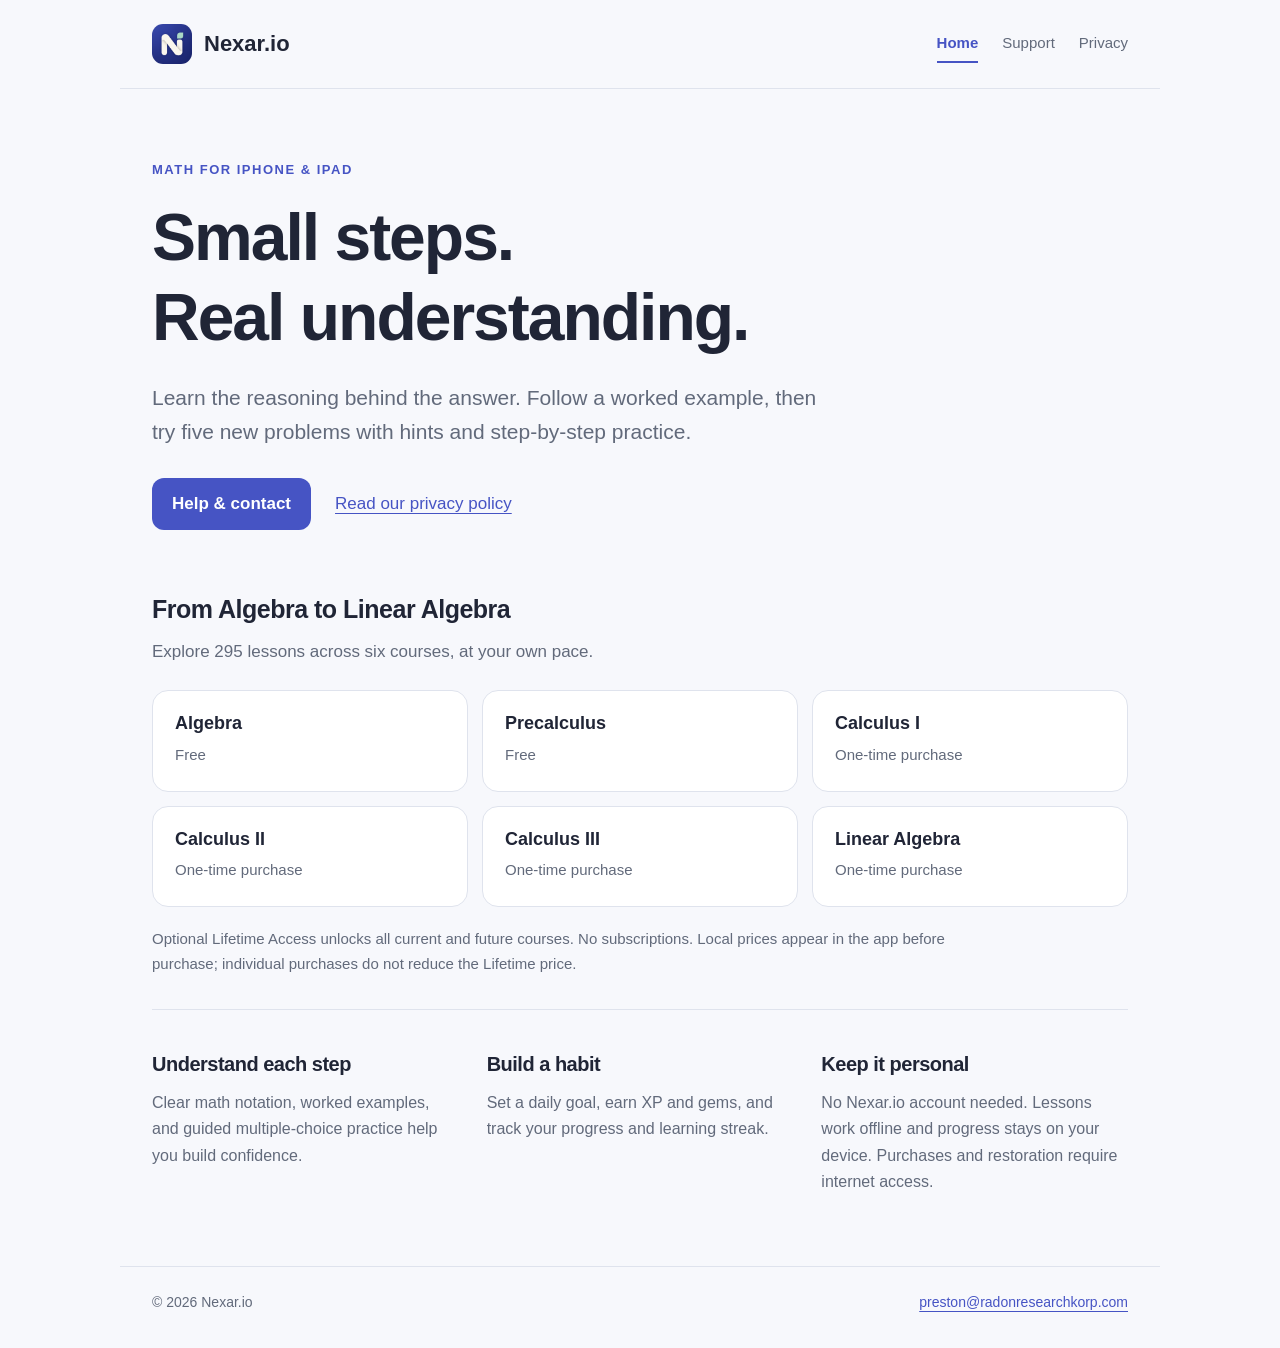
==== index.html @ e9897096 "Add files via upload" ====
<!doctype html>
<html lang="en">
<head>
  <meta charset="utf-8">
  <meta name="viewport" content="width=device-width, initial-scale=1">
  <meta name="description" content="Worked examples, guided math practice, and daily goals for iPhone and iPad.">
  <meta name="theme-color" content="#5360cf">
  <title>Nexar.io — Learn math, step by step</title>
  <link rel="icon" type="image/png" href="assets/icon.png">
  <link rel="apple-touch-icon" href="assets/icon.png">
  <link rel="stylesheet" href="assets/style.css">
</head>
<body>
  <a class="skip" href="#main">Skip to content</a>
  <header class="site-header">
    <a class="brand" href="index.html"><img src="assets/icon.png" width="40" height="40" alt=""><span>Nexar.io</span></a>
    <nav aria-label="Main navigation"><a href="index.html" aria-current="page">Home</a><a href="support.html">Support</a><a href="privacy.html">Privacy</a></nav>
  </header>
  <main id="main">
    <section class="hero">
      <p class="eyebrow">Math for iPhone &amp; iPad</p>
      <h1>Small steps.<br>Real understanding.</h1>
      <p class="lead">Learn the reasoning behind the answer. Follow a worked example, then try five new problems with hints and step-by-step practice.</p>
      <div class="actions"><a class="button" href="support.html">Help &amp; contact</a><a href="privacy.html">Read our privacy policy</a></div>
    </section>
    <section aria-labelledby="courses-title">
      <h2 id="courses-title">From Algebra to Linear Algebra</h2>
      <p>Explore 295 lessons across six courses, at your own pace.</p>
      <div class="courses">
        <div><h3>Algebra</h3><span>Free</span></div>
        <div><h3>Precalculus</h3><span>Free</span></div>
        <div><h3>Calculus I</h3><span>One-time purchase</span></div>
        <div><h3>Calculus II</h3><span>One-time purchase</span></div>
        <div><h3>Calculus III</h3><span>One-time purchase</span></div>
        <div><h3>Linear Algebra</h3><span>One-time purchase</span></div>
      </div>
      <p class="note">Optional Lifetime Access unlocks all current and future courses. No subscriptions. Local prices appear in the app before purchase; individual purchases do not reduce the Lifetime price.</p>
    </section>
    <section class="features" aria-label="How Nexar.io works">
      <div><h2>Understand each step</h2><p>Clear math notation, worked examples, and guided multiple-choice practice help you build confidence.</p></div>
      <div><h2>Build a habit</h2><p>Set a daily goal, earn XP and gems, and track your progress and learning streak.</p></div>
      <div><h2>Keep it personal</h2><p>No Nexar.io account needed. Lessons work offline and progress stays on your device. Purchases and restoration require internet access.</p></div>
    </section>
</main>
  <footer><span>© 2026 Nexar.io</span><a href="mailto:preston@radonresearchkorp.com">preston@radonresearchkorp.com</a></footer>
</body>
</html>
---- assets/style.css ----
:root{color-scheme:light;--ink:#202536;--muted:#626a7b;--accent:#4654c4;--line:#dfe3ed;--bg:#f7f8fc}
*{box-sizing:border-box}body{margin:0;background:var(--bg);color:var(--ink);font:17px/1.65 -apple-system,BlinkMacSystemFont,"Segoe UI",sans-serif}a{color:var(--accent);text-underline-offset:4px;overflow-wrap:anywhere}a:hover{text-decoration-thickness:2px}a:focus-visible{outline:3px solid var(--accent);outline-offset:5px;border-radius:3px}.site-header,main,footer{max-width:1040px;margin:auto;padding:24px 32px}.site-header{display:flex;align-items:center;justify-content:space-between;gap:24px;border-bottom:1px solid var(--line)}.brand{display:flex;align-items:center;gap:12px;font-size:22px;font-weight:750;text-decoration:none;color:var(--ink)}.brand img{border-radius:11px}nav{display:flex;gap:24px;flex-wrap:wrap}nav a{font-size:15px;text-decoration:none;color:var(--muted);padding:6px 0}nav a[aria-current]{color:var(--accent);font-weight:700;border-bottom:2px solid var(--accent)}h1,h2,h3{line-height:1.2}h1{font-size:clamp(36px,6vw,66px);letter-spacing:-2px;margin:16px 0 24px}h2{font-size:25px;margin:0 0 14px;letter-spacing:-.5px}h3{font-size:18px;margin:0 0 6px}p{margin:0 0 18px;color:var(--muted)}.hero{padding:46px 0 64px;max-width:750px}.eyebrow{font-size:13px;letter-spacing:1.5px;text-transform:uppercase;font-weight:750;color:var(--accent)}.lead{font-size:21px;max-width:680px}.actions{display:flex;align-items:center;gap:24px;flex-wrap:wrap;margin-top:28px}.button{display:inline-block;background:var(--accent);color:white;text-decoration:none;font-weight:650;padding:12px 20px;border-radius:12px}.courses{display:grid;grid-template-columns:repeat(3,minmax(0,1fr));gap:14px;margin:24px 0 20px}.courses>div{padding:22px;border:1px solid var(--line);border-radius:16px;background:white}.courses span,.note{font-size:15px;color:var(--muted)}.note{max-width:800px}.features{display:grid;grid-template-columns:repeat(3,minmax(0,1fr));gap:28px;padding:42px 0 28px;margin-top:32px;border-top:1px solid var(--line)}.features h2{font-size:20px}.features p{font-size:16px}.document{max-width:760px;padding:28px 0 48px}.document h1{font-size:clamp(34px,5vw,48px);letter-spacing:-1.2px}.document h2{font-size:22px;margin-top:34px}.contact{padding:24px;background:white;border:1px solid var(--line);border-radius:16px;margin:28px 0}.contact h2{margin-top:0}.contact p{margin-bottom:0}footer{border-top:1px solid var(--line);display:flex;justify-content:space-between;gap:16px;flex-wrap:wrap;font-size:14px;color:var(--muted);padding-bottom:34px}.skip{position:absolute;left:16px;top:-100px;background:white;padding:12px;z-index:5}.skip:focus{top:12px}@media(max-width:700px){.courses{grid-template-columns:repeat(2,minmax(0,1fr))}.features{grid-template-columns:1fr;gap:18px}.hero{padding-top:32px;padding-bottom:42px}.lead{font-size:19px}}@media(max-width:460px){.site-header,main,footer{padding-left:20px;padding-right:20px}.site-header{align-items:flex-start;flex-direction:column;gap:12px}nav{gap:24px}.courses{grid-template-columns:1fr}.actions{align-items:flex-start;gap:18px}.hero h1{letter-spacing:-1.2px}}
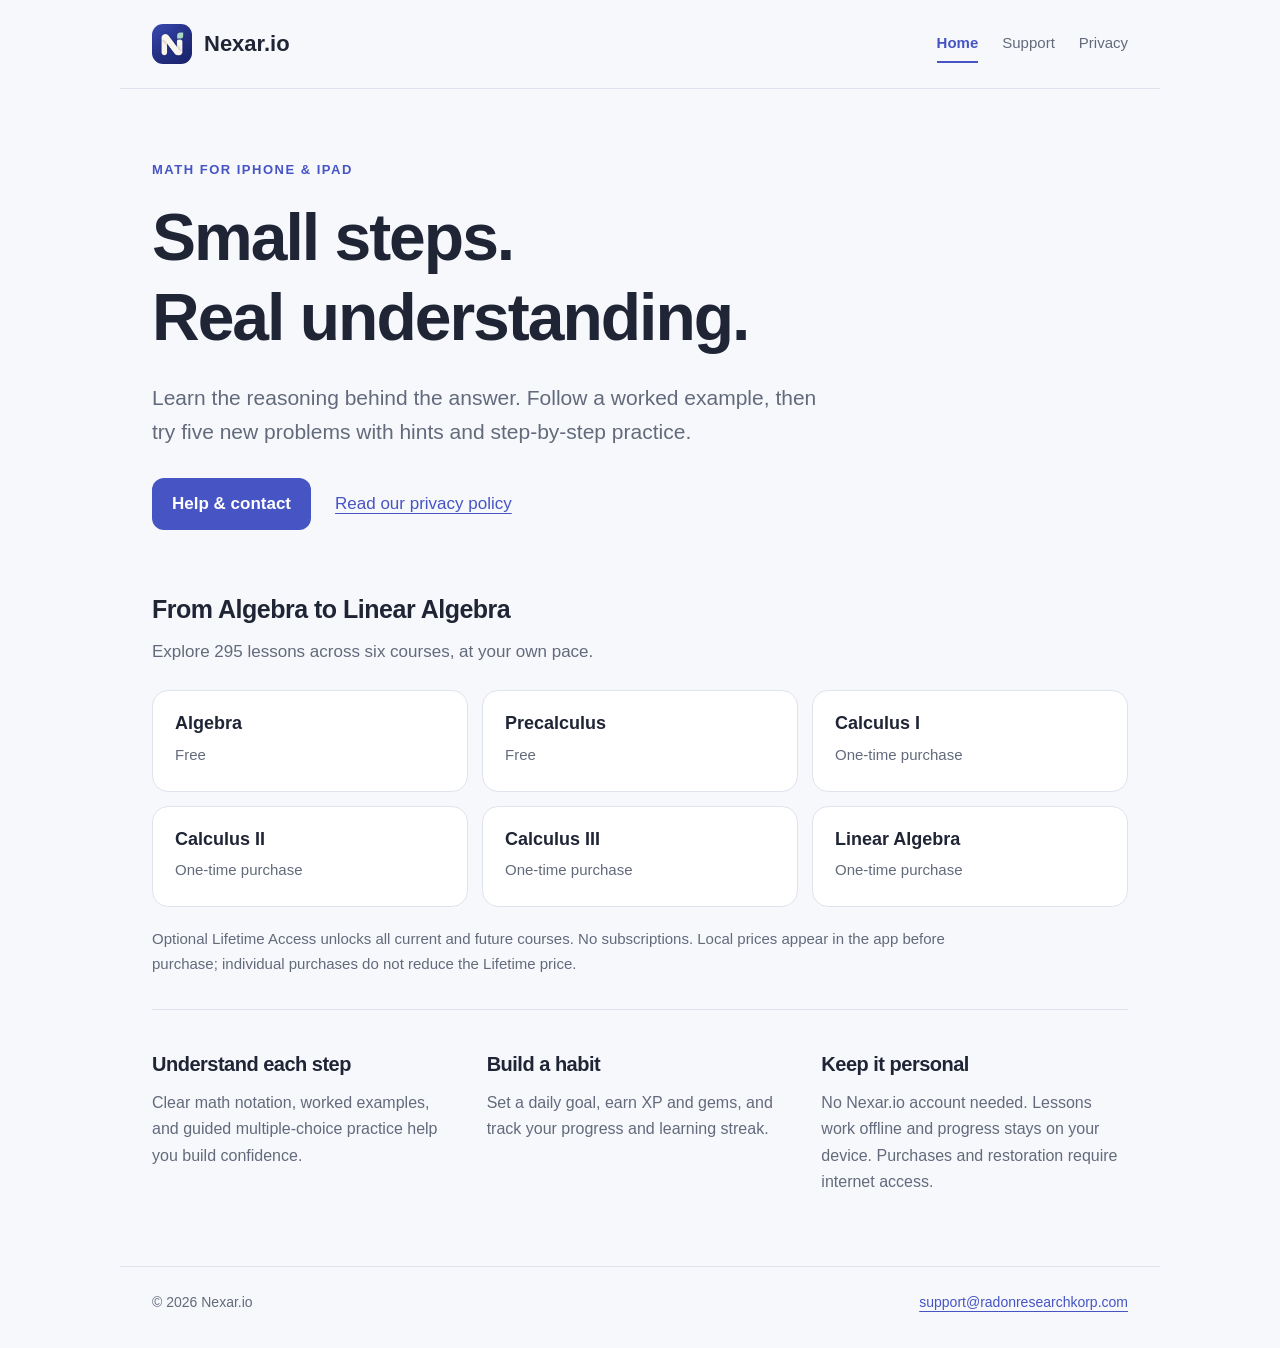
==== commit 093cb271: "Update footer email address to support email" ====
--- a/index.html
+++ b/index.html
@@ -42,6 +42,6 @@
       <div><h2>Keep it personal</h2><p>No Nexar.io account needed. Lessons work offline and progress stays on your device. Purchases and restoration require internet access.</p></div>
     </section>
 </main>
-  <footer><span>© 2026 Nexar.io</span><a href="mailto:preston@radonresearchkorp.com">preston@radonresearchkorp.com</a></footer>
+  <footer><span>© 2026 Nexar.io</span><a href="mailto:support@radonresearchkorp.com">support@radonresearchkorp.com</a></footer>
 </body>
 </html>
